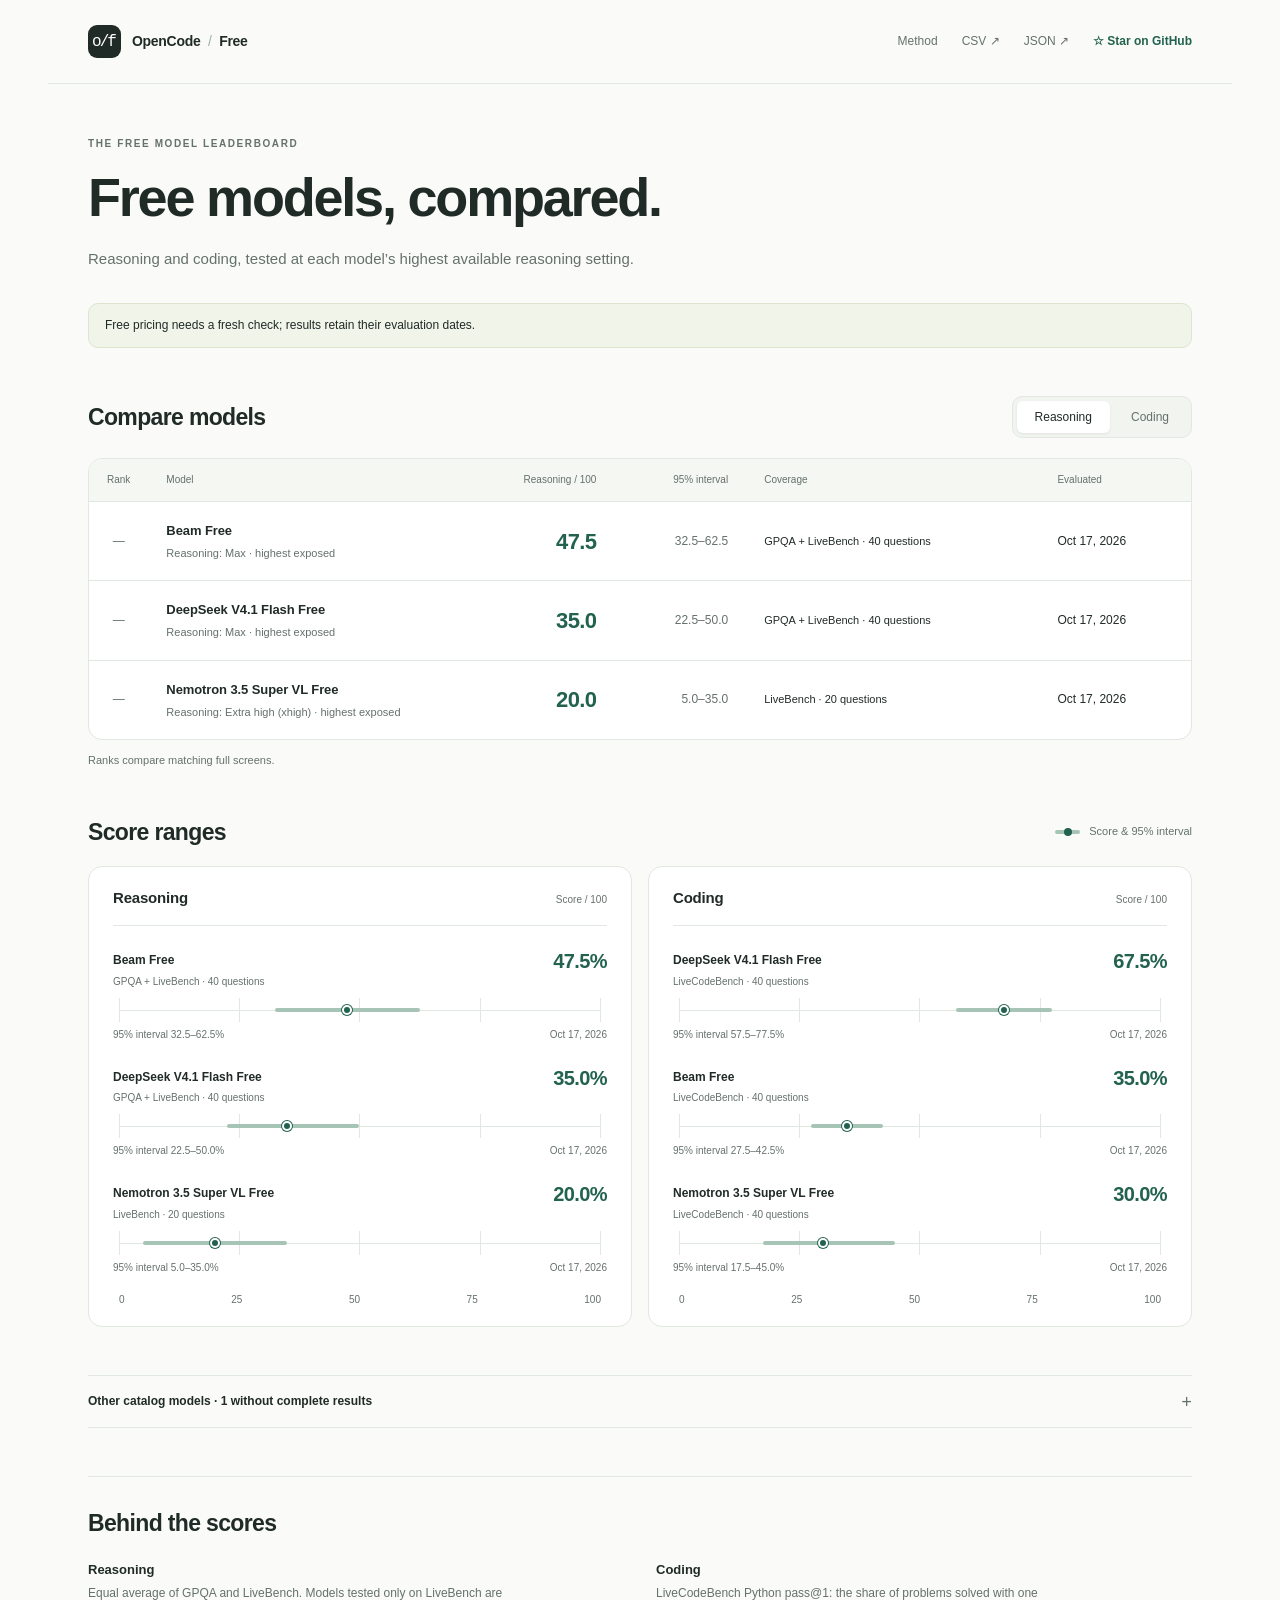
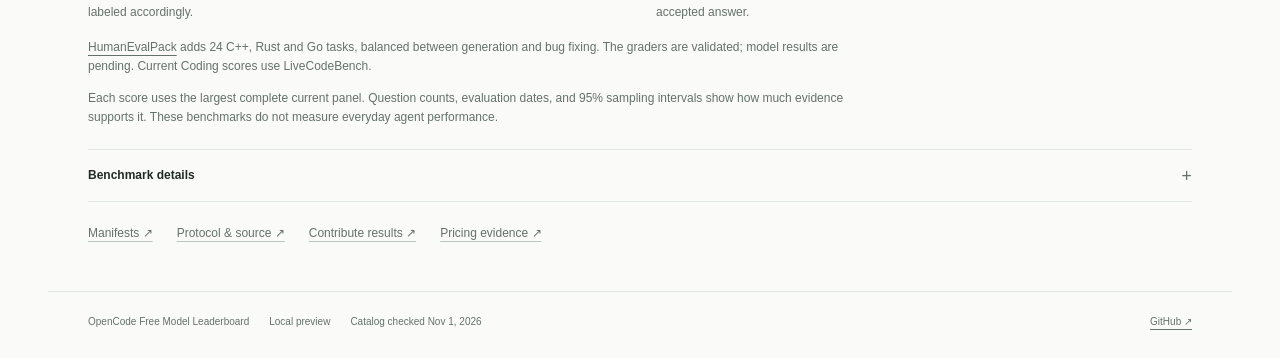
==== site/index.html @ 29499857 "Publish reproducible free-model leaderboard snapshot" ====
<!doctype html>
<html lang="en">
<head>
<meta charset="utf-8"><meta name="viewport" content="width=device-width,initial-scale=1">
<meta http-equiv="Content-Security-Policy" content="default-src 'self'; script-src 'self'; style-src 'self' 'unsafe-inline'; img-src 'self' data:; connect-src 'self'; object-src 'none'; base-uri 'self'; form-action 'none'">
<meta name="referrer" content="strict-origin-when-cross-origin">
<meta name="description" content="Choose a free OpenCode model for reasoning or coding. Compare scores, reasoning settings, and benchmark coverage.">
<link rel="icon" href="data:image/svg+xml,%3Csvg xmlns='http://www.w3.org/2000/svg' viewBox='0 0 32 32'%3E%3Crect width='32' height='32' rx='5' fill='%23153a36'/%3E%3Ctext x='3' y='22' font-family='monospace' font-size='18' fill='%23fffefa'%3Eo/f%3C/text%3E%3C/svg%3E">
<title>OpenCode Free Model Leaderboard</title><link rel="stylesheet" href="style.css?v=52f3fa085a3a1fad937e"><script src="app.js?v=52f3fa085a3a1fad937e" defer></script>
</head>
<body data-snapshot="52f3fa085a3a1fad937e">
<a class="skip-link" href="#main-content">Skip to content</a>
<header><a class="brand" href="./"><span class="mark" aria-hidden="true">o/f</span><span>OpenCode <span class="brand-divider">/</span> Free</span></a><nav aria-label="Page navigation"><a href="#methodology">Method</a><a href="leaderboard.csv">CSV ↗</a><a href="snapshot.json">JSON ↗</a><a class="github-star" href="https://github.com/1duo/opencode-free-leaderboard"><span aria-hidden="true">☆</span> Star on GitHub</a></nav></header>
<main id="main-content" tabindex="-1">
<section class="hero"><div class="eyebrow">THE FREE MODEL LEADERBOARD</div><h1>Free models, compared.</h1><p>Reasoning and coding, tested at each model’s highest available reasoning setting.</p></section>
<div id="notice" class="notice" role="status">Loading results…</div>
<noscript><p>Enable JavaScript to view results, or download the <a href="snapshot.json">JSON</a> and <a href="leaderboard.csv">CSV</a>.</p></noscript>
<section id="picks" class="pick-grid" aria-label="Highest observed scores"></section>
<p id="pick-note" class="fine" hidden>Highest scores on matching full screens. Overlapping intervals can make the lead inconclusive.</p>
<section id="headline" class="section">
<div class="section-heading"><h2>Compare models</h2><div role="group" aria-label="Capability view" id="views"><button class="selected" data-view="reasoning" aria-pressed="true" disabled>Reasoning</button><button data-view="coding" aria-pressed="false" disabled>Coding</button></div></div>
<p id="coding-note" class="fine" hidden></p>
<div class="table-scroll"><table aria-live="polite" aria-busy="true" id="results-table"><caption class="sr-only">Current capability scores and benchmark coverage</caption><thead><tr><th scope="col">Rank</th><th scope="col">Model</th><th scope="col" id="score-heading">Reasoning / 100</th><th scope="col">95% interval</th><th scope="col">Coverage</th><th scope="col">Evaluated</th></tr></thead><tbody id="ranking"></tbody></table></div>
<p class="fine">Ranks compare matching full screens.</p>
</section>
<section id="benchmark-results" class="section">
<div class="section-heading"><h2>Score ranges</h2><p class="plot-key"><span class="key-mark" aria-hidden="true"></span>Score & 95% interval</p></div>
<div id="benchmark-list" class="chart-grid"></div>
</section>
<section id="supporting" class="section supporting" hidden>
<details id="availability"><summary id="availability-summary">Other catalog models</summary><div id="availability-list"></div></details>
</section>
<section id="methodology" class="section method">
<h2>Behind the scores</h2>
<div class="method-grid"><div><h3>Reasoning</h3><p>Equal average of GPQA and LiveBench. Models tested only on LiveBench are labeled accordingly.</p></div><div><h3>Coding</h3><p id="coding-method">LiveCodeBench Python pass@1: the share of problems solved with one accepted answer.</p></div></div>

<p id="coding-expansion"><a href="https://github.com/1duo/opencode-free-leaderboard/blob/main/docs/humanevalpack.md">HumanEvalPack</a> adds 24 C++, Rust and Go tasks, balanced between generation and bug fixing. The graders are validated; model results are pending. Current Coding scores use LiveCodeBench.</p>
<p>Each score uses the largest complete current panel. Question counts, evaluation dates, and 95% sampling intervals show how much evidence supports it. These benchmarks do not measure everyday agent performance.</p>
<details><summary>Benchmark details</summary><p>Full screens use 20 GPQA Diamond, 20 LiveBench spatial / zebra questions (2024-11-25), and 40 LiveCodeBench Python problems (release_v6). HumanEvalPack uses four generation and four repair tasks per language, plus six separate pilot tasks. All 30 tasks use distinct underlying problems; complete upstream tests grade each answer. These are custom subsets, not official benchmark scores. The earlier <a href="https://github.com/1duo/opencode-free-leaderboard/blob/main/docs/systems-c.md">Systems C panel</a> remains available separately. Intervals use 10,000 stratified bootstrap resamples and measure question sampling, not variation between repeated answers.</p><p>All models use their highest selectable reasoning effort, subject to a 4,096-token combined cap. “Provider-managed” means no selectable level. Answers are generated through OpenCode without permitted tools or repair turns. Repair tasks receive buggy code as their initial question; every task still gets one answer. Client versions, earlier evaluations, and execution records are available in the exports and source.</p><p>Community submissions are labeled with their contributor and linked audit file. CI checks complete panel coverage and recomputes scores; private answers and provider behavior have not been independently reproduced.</p></details>
<p class="source-links"><a href="manifest.json">Manifests ↗</a><a href="https://github.com/1duo/opencode-free-leaderboard#protocol-and-statistics">Protocol & source ↗</a><a href="https://github.com/1duo/opencode-free-leaderboard/blob/main/CONTRIBUTING.md">Contribute results ↗</a><a href="https://opencode.ai/v2/docs/console/models/">Pricing evidence ↗</a></p>
</section>
</main><footer><span>OpenCode Free Model Leaderboard</span><span id="snapshot-date"></span><span id="catalog-date"></span><a href="https://github.com/1duo/opencode-free-leaderboard">GitHub ↗</a></footer>
</body></html>
---- site/style.css ----
:root {
  color-scheme: light;
  --bg: #fafbf9;
  --paper: #fff;
  --ink: #202b28;
  --muted: #65716b;
  --line: #e1e7e1;
  --soft: #f1f4ef;
  --accent: #22624f;
  --range: #a7c5b6;
  --radius: 14px;
}
* { box-sizing: border-box; }
[hidden] { display: none !important; }
html { scroll-padding-top: 24px; }
body { margin: 0; background: var(--bg); color: var(--ink); font: 14px/1.6 -apple-system, BlinkMacSystemFont, "Segoe UI", sans-serif; -webkit-font-smoothing: antialiased; }
header, main, footer { width: 100%; max-width: 1184px; margin: auto; padding: 0 40px; }
a { color: inherit; text-underline-offset: 4px; }
a:hover { color: var(--accent); }
p { color: var(--muted); }
h1, h2, h3, p { overflow-wrap: break-word; }
h1, h2, h3 { line-height: 1.25; }
h1 { margin: 13px 0 14px; font-size: clamp(36px, 4.3vw, 54px); font-weight: 600; letter-spacing: -2.2px; }
h2 { margin: 0; font-size: 23px; font-weight: 600; letter-spacing: -.65px; }
h3 { margin: 0; font-size: 14px; font-weight: 600; }
header { height: 84px; display: flex; align-items: center; justify-content: space-between; gap: 20px; border-bottom: 1px solid var(--line); }
.brand { display: flex; align-items: center; gap: 11px; font-size: 14px; font-weight: 600; letter-spacing: -.3px; text-decoration: none; white-space: nowrap; }
.brand-divider { color: #a3aea6; padding: 0 4px; font-weight: 400; }
.mark { display: grid; place-items: center; width: 33px; height: 33px; border-radius: 9px; background: var(--ink); color: var(--paper); font: 16px/1 monospace; letter-spacing: -2px; padding-right: 2px; }
nav { display: flex; gap: 24px; font-size: 12px; }
nav a { padding: 8px 0; color: var(--muted); text-decoration: none; white-space: nowrap; }
nav a:hover { text-decoration: underline; }
nav .github-star { color: var(--accent); font-weight: 600; }
.hero { padding: 52px 0 32px; }
.hero p { max-width: 580px; margin: 0; font-size: 15px; line-height: 1.7; }
.eyebrow { color: var(--muted); font-size: 10px; font-weight: 650; letter-spacing: 1.6px; line-height: 1.5; }
.notice { margin: 0 0 20px; padding: 12px 16px; border: 1px solid #dce4d0; border-radius: 10px; background: #f0f4e9; font-size: 12px; }
.fine { font-size: 12px; color: var(--muted); }
.sub { display: block; margin-top: 3px; font-size: 11px; line-height: 1.5; font-weight: 400; color: var(--muted); }
.pick-grid { display: grid; grid-template-columns: repeat(2, minmax(0, 1fr)); gap: 16px; }
.pick-grid:empty { display: none; }
.pick-card { padding: 23px 24px 21px; border: 1px solid var(--line); border-radius: var(--radius); background: var(--paper); }
.pick-card .eyebrow { margin: 0 0 18px; color: var(--accent); font-size: 10px; letter-spacing: 1.15px; }
.pick-main { display: flex; align-items: flex-start; justify-content: space-between; gap: 18px; }
.pick-models { min-width: 0; }
.pick-model + .pick-model { margin-top: 16px; }
.pick-card h3 { font-size: 20px; font-weight: 600; letter-spacing: -.5px; }
.pick-card h3 a { text-decoration: none; }
.pick-card h3 a:hover { text-decoration: underline; }
.model-id { display: block; margin-top: 5px; font: 10px/1.6 ui-monospace, SFMono-Regular, Consolas, monospace; color: var(--muted); overflow-wrap: anywhere; }
.pick-card .fine { margin: 12px 0 0; font-size: 11px; }
.pick-result { flex-shrink: 0; text-align: right; line-height: 1; }
.pick-score { display: block; color: var(--accent); font-size: 38px; font-weight: 550; letter-spacing: -1.8px; font-variant-numeric: tabular-nums; }
.score-unit { display: block; margin-top: 8px; color: var(--muted); font-size: 11px; }
#pick-note { margin: 12px 0 0; font-size: 11px; }
.section { margin-top: 48px; }
.section-heading { display: flex; align-items: center; justify-content: space-between; gap: 16px; margin-bottom: 20px; }
#views { display: inline-flex; gap: 3px; padding: 4px; border: 1px solid var(--line); border-radius: 10px; background: var(--soft); }
button { cursor: pointer; padding: 7px 18px; border: 0; border-radius: 6px; background: transparent; color: var(--muted); font-family: inherit; font-size: 12px; font-weight: 500; line-height: 1.5; }
button.selected { background: var(--paper); color: var(--ink); box-shadow: 0 1px 3px #202b2814; }
button:not(.selected):hover { color: var(--ink); background: #e7ede6; }
button:disabled { cursor: default; opacity: .55; }
.table-scroll { overflow-x: auto; border: 1px solid var(--line); border-radius: var(--radius); background: var(--paper); }
table { width: 100%; min-width: 920px; border-collapse: collapse; text-align: left; font-size: 12px; font-variant-numeric: tabular-nums; }
th { padding: 13px 18px; background: #f5f7f3; color: var(--muted); font-size: 10px; font-weight: 500; white-space: nowrap; }
td { padding: 19px 18px; border-top: 1px solid var(--line); vertical-align: middle; }
td strong { font-size: 13px; font-weight: 600; letter-spacing: -.1px; }
th:first-child, td:first-child { width: 58px; text-align: center; color: var(--muted); }
th:nth-child(2) { width: 28%; }
th:nth-child(3), th:nth-child(4), td:nth-child(3), td:nth-child(4) { text-align: right; }
th:last-child, td:last-child { white-space: nowrap; }
td:nth-child(4) { color: var(--muted); white-space: nowrap; }
td:nth-child(5) { font-size: 11px; }
.score { color: var(--accent); font-size: 22px; font-weight: 550; letter-spacing: -.6px; }
.empty { padding: 30px; text-align: center !important; color: var(--muted); }
#headline > .fine { margin: 12px 0 0; font-size: 11px; }
#headline > #coding-note { margin: -8px 0 16px; }
.plot-key { display: flex; align-items: center; gap: 9px; margin: 0; font-size: 11px; white-space: nowrap; }
.key-mark { position: relative; display: inline-block; width: 25px; height: 4px; border-radius: 3px; background: var(--range); }
.key-mark::after { content: ""; position: absolute; left: 9px; top: -2px; width: 8px; height: 8px; border-radius: 50%; background: var(--accent); }
.chart-grid { display: grid; grid-template-columns: repeat(2, minmax(0, 1fr)); gap: 16px; }
.chart-card { padding: 22px 24px 18px; border: 1px solid var(--line); border-radius: var(--radius); background: var(--paper); }
.chart-heading { display: flex; align-items: baseline; justify-content: space-between; gap: 12px; padding-bottom: 17px; border-bottom: 1px solid var(--line); }
.chart-heading h3 { font-size: 15px; letter-spacing: -.2px; }
.chart-heading .fine { font-size: 10px; }
.chart-row { padding-top: 22px; }
.chart-row-title { display: flex; align-items: flex-start; justify-content: space-between; gap: 12px; }
.chart-row-title strong { font-size: 12px; font-weight: 600; }
.chart-row-title .chart-score { padding-top: 1px; color: var(--accent); font-size: 20px; font-weight: 550; letter-spacing: -.6px; font-variant-numeric: tabular-nums; line-height: 1.2; }
.chart-row .sub { font-size: 10px; }
.interval-plot { position: relative; height: 24px; margin: 9px 6px 0; border-right: 1px solid var(--line); background: repeating-linear-gradient(to right, var(--line) 0, var(--line) 1px, transparent 1px, transparent 25%); }
.interval-plot::before { content: ""; position: absolute; left: 0; right: 0; top: 50%; height: 1px; background: var(--line); }
.interval-range { position: absolute; top: calc(50% - 2px); height: 4px; border-radius: 5px; background: var(--range); }
.interval-point { position: absolute; top: calc(50% - 5px); width: 10px; height: 10px; transform: translateX(-50%); background: var(--accent); border: 2px solid var(--paper); border-radius: 50%; box-shadow: 0 0 0 1px var(--accent); }
.chart-meta { display: flex; flex-wrap: wrap; justify-content: space-between; gap: 4px 12px; margin: 5px 0 0; font-size: 10px; font-variant-numeric: tabular-nums; }
.chart-meta time { white-space: nowrap; }
.chart-axis { display: flex; justify-content: space-between; margin: 16px 6px 0; color: var(--muted); font-size: 10px; font-variant-numeric: tabular-nums; }
details { font-size: 12px; }
summary { position: relative; cursor: pointer; padding: 16px 0; list-style: none; font-weight: 600; }
summary::-webkit-details-marker { display: none; }
summary::after { content: "+"; float: right; margin-left: 16px; color: var(--muted); font: 18px/1.3 monospace; }
details[open] > summary::after { content: "−"; }
details > p:first-of-type { margin-top: 0; }
.supporting { border-top: 1px solid var(--line); border-bottom: 1px solid var(--line); }
.availability-item { margin: 0; padding: 12px 0; border-top: 1px solid var(--line); }
.availability-item strong { color: var(--ink); }
.method { padding-top: 32px; border-top: 1px solid var(--line); }
.method-grid { display: grid; grid-template-columns: repeat(2, minmax(0, 1fr)); gap: 32px; margin: 24px 0 16px; }
.method-grid h3 { margin-bottom: 6px; font-size: 13px; }
.method-grid p { max-width: 420px; margin: 0; font-size: 12px; }
.method > p { max-width: 780px; font-size: 12px; }
.method details { margin-top: 22px; border-top: 1px solid var(--line); border-bottom: 1px solid var(--line); }
.method details p { max-width: 840px; }
.source-links { display: flex; flex-wrap: wrap; gap: 12px 24px; margin-top: 22px; }
.source-links a { text-decoration-color: #bcc8be; }
footer { display: flex; flex-wrap: wrap; gap: 10px 20px; margin-top: 48px; padding-top: 22px; padding-bottom: 28px; border-top: 1px solid var(--line); color: var(--muted); font-size: 10px; }
footer a { margin-left: auto; }
a:focus-visible, button:focus-visible, summary:focus-visible { outline: 3px solid var(--accent); outline-offset: 4px; }
.sr-only, .skip-link { position: absolute; width: 1px; height: 1px; padding: 0; margin: -1px; overflow: hidden; clip-path: inset(50%); white-space: nowrap; }
.skip-link:focus { width: auto; height: auto; clip-path: none; top: 8px; left: 8px; margin: 0; padding: 8px 12px; background: var(--paper); z-index: 1; }
@media (max-width: 1000px) {
  header, main, footer { padding-left: 28px; padding-right: 28px; }
  .pick-card, .chart-card { padding-left: 20px; padding-right: 20px; }
  .pick-card h3 { font-size: 18px; }
  .pick-score { font-size: 32px; }
  .pick-main { gap: 12px; }
}
@media (max-width: 760px) {
  header, main, footer { padding-left: 20px; padding-right: 20px; }
  header { height: auto; min-height: 72px; flex-wrap: wrap; gap: 6px 12px; padding-top: 12px; padding-bottom: 12px; }
  .brand { gap: 8px; font-size: 12px; }
  .brand-divider { padding: 0 2px; }
  .mark { width: 28px; height: 28px; font-size: 14px; border-radius: 7px; }
  nav { gap: 14px; margin-left: auto; font-size: 11px; }
  .hero { padding: 36px 0 26px; }
  h1 { margin-top: 12px; font-size: 38px; letter-spacing: -1.5px; }
  .hero p { font-size: 14px; }
  h2 { font-size: 21px; }
  .pick-grid, .chart-grid { grid-template-columns: 1fr; gap: 12px; }
  .pick-card { padding: 20px; }
  .pick-card .eyebrow { margin-bottom: 14px; }
  .pick-card h3 { font-size: 19px; }
  .pick-score { font-size: 34px; }
  .section { margin-top: 36px; }
  .section-heading { margin-bottom: 16px; }
  #headline .section-heading { flex-wrap: wrap; gap: 16px; }
  #views { padding: 3px; border-radius: 9px; }
  button { padding: 6px 13px; font-size: 11px; }
  .table-scroll { overflow-x: visible; }
  table { display: block; min-width: 0; }
  thead { position: absolute; width: 1px; height: 1px; padding: 0; overflow: hidden; clip-path: inset(50%); }
  #ranking { display: block; }
  #ranking tr { display: grid; grid-template-columns: 18px minmax(0, 1fr) auto; gap: 5px 12px; padding: 18px 16px; border-top: 1px solid var(--line); }
  #ranking tr:first-child { border-top: 0; }
  #ranking td { min-width: 0; width: auto; padding: 0; border: 0; }
  #ranking td:first-child { grid-column: 1; grid-row: 1; padding-top: 2px; font-size: 11px; }
  #ranking td:nth-child(2) { grid-column: 2; grid-row: 1 / 3; }
  #ranking td:nth-child(3) { grid-column: 3; grid-row: 1; text-align: right; line-height: 1.1; }
  #ranking td:nth-child(4) { grid-column: 3; grid-row: 2; text-align: right; font-size: 10px; }
  #ranking td:nth-child(4)::before { content: "95%: "; }
  #ranking td:nth-child(5) { grid-column: 2 / -1; grid-row: 3; padding-top: 5px; font-size: 10px; }
  #ranking td:nth-child(6) { grid-column: 2 / -1; grid-row: 4; font-size: 10px; color: var(--muted); }
  #ranking td:nth-child(6)::before { content: "Evaluated "; }
  #ranking .empty { display: block; grid-column: 1 / -1; }
  .plot-key { gap: 7px; font-size: 10px; }
  .key-mark { width: 20px; }
  .key-mark::after { left: 6px; }
  .chart-card { padding: 20px; }
  .method { padding-top: 26px; }
  .method-grid { grid-template-columns: 1fr; gap: 18px; margin-top: 22px; }
  .source-links { gap: 12px 20px; }
  footer { margin-top: 32px; }
  footer > span:first-child { flex-basis: 100%; }
  footer a { margin-left: 0; }
}
@media (max-width: 370px) {
  header, main, footer { padding-left: 16px; padding-right: 16px; }
  nav { gap: 10px; }
  .brand { gap: 6px; font-size: 11px; }
  h1 { font-size: 34px; }
  .pick-card h3 { font-size: 18px; }
  .pick-card, .chart-card { padding-left: 16px; padding-right: 16px; }
  .pick-score { font-size: 30px; }
  .pick-main { gap: 10px; }
  .section-heading { flex-wrap: wrap; gap: 10px; }
  #ranking tr { column-gap: 8px; padding-left: 12px; padding-right: 12px; }
}
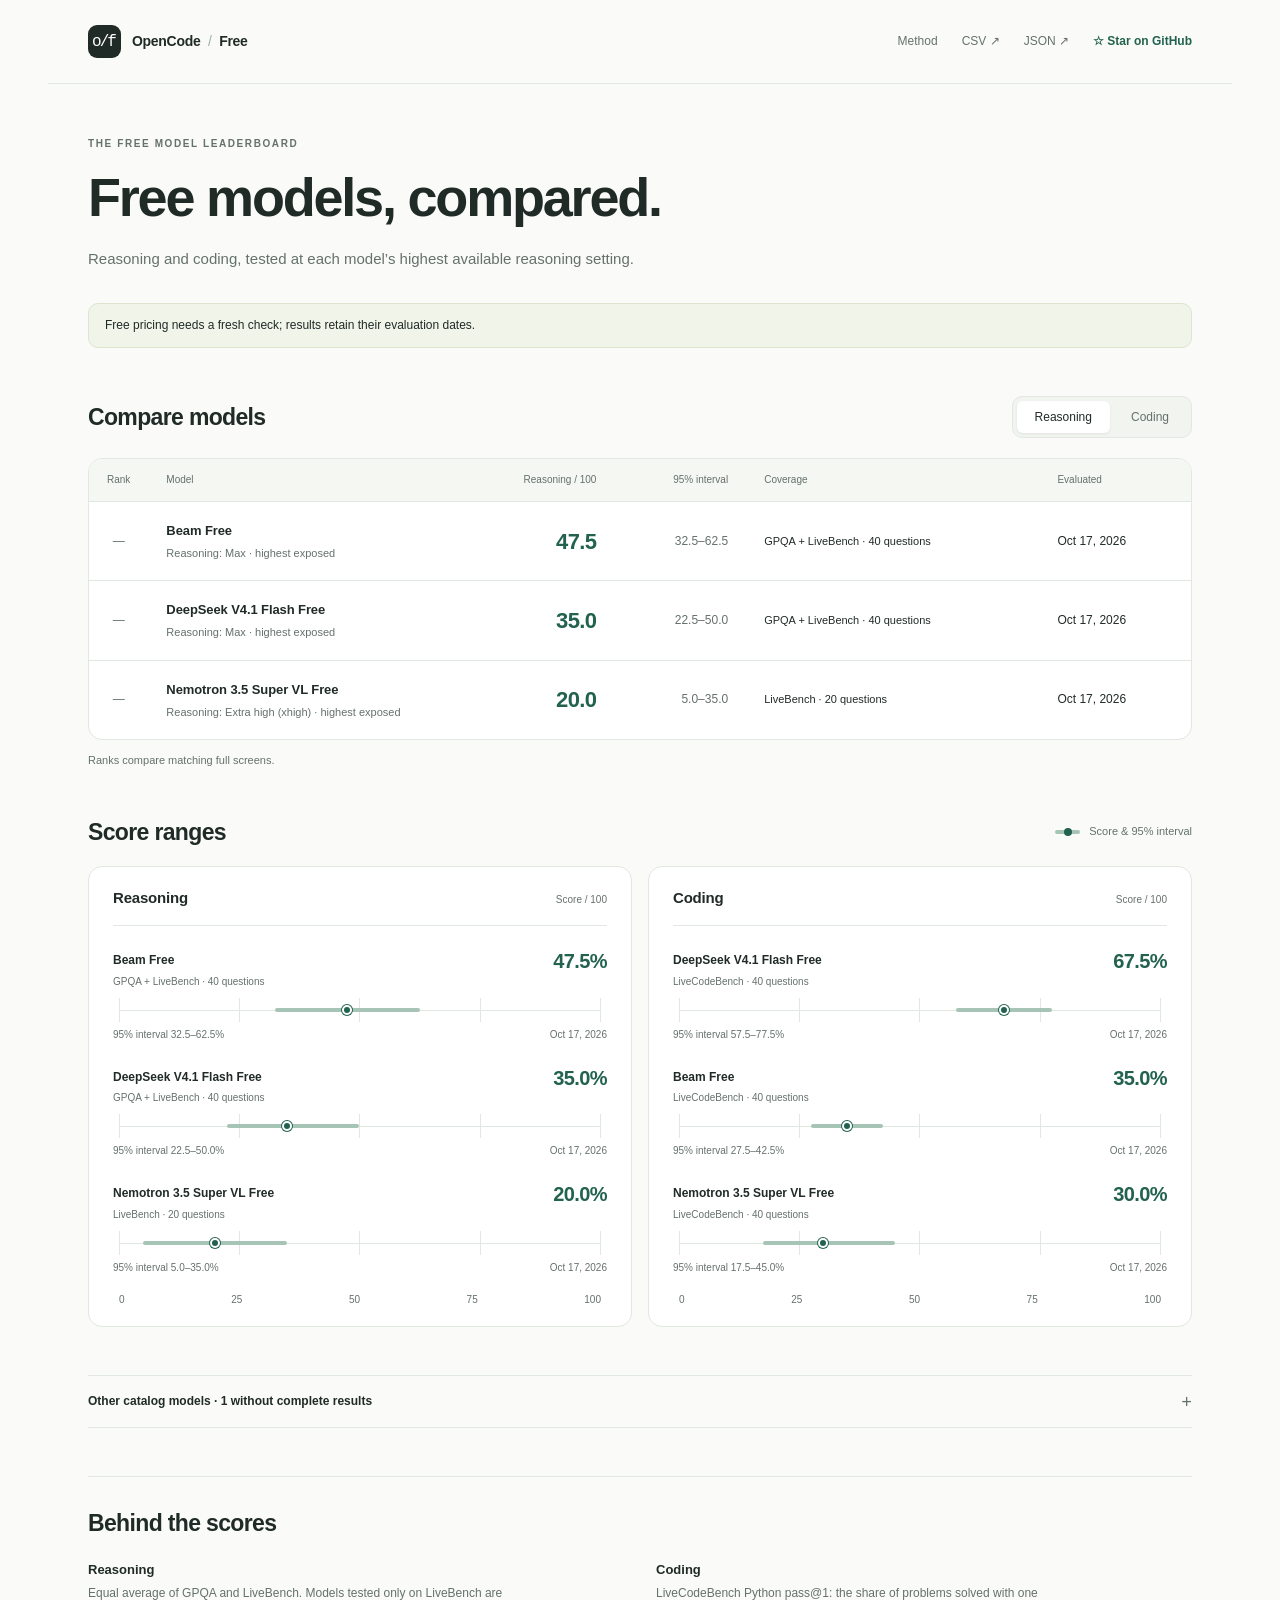
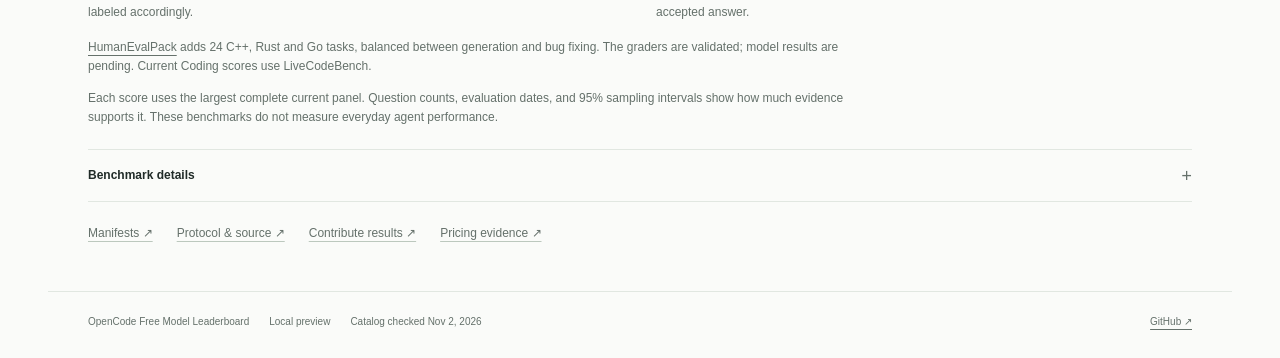
==== commit a9fa9298: "Publish reproducible free-model leaderboard snapshot" ====
--- a/site/index.html
+++ b/site/index.html
@@ -6,9 +6,9 @@
 <meta name="referrer" content="strict-origin-when-cross-origin">
 <meta name="description" content="Choose a free OpenCode model for reasoning or coding. Compare scores, reasoning settings, and benchmark coverage.">
 <link rel="icon" href="data:image/svg+xml,%3Csvg xmlns='http://www.w3.org/2000/svg' viewBox='0 0 32 32'%3E%3Crect width='32' height='32' rx='5' fill='%23153a36'/%3E%3Ctext x='3' y='22' font-family='monospace' font-size='18' fill='%23fffefa'%3Eo/f%3C/text%3E%3C/svg%3E">
-<title>OpenCode Free Model Leaderboard</title><link rel="stylesheet" href="style.css?v=52f3fa085a3a1fad937e"><script src="app.js?v=52f3fa085a3a1fad937e" defer></script>
+<title>OpenCode Free Model Leaderboard</title><link rel="stylesheet" href="style.css?v=72c51b9047c194303099"><script src="app.js?v=72c51b9047c194303099" defer></script>
 </head>
-<body data-snapshot="52f3fa085a3a1fad937e">
+<body data-snapshot="72c51b9047c194303099">
 <a class="skip-link" href="#main-content">Skip to content</a>
 <header><a class="brand" href="./"><span class="mark" aria-hidden="true">o/f</span><span>OpenCode <span class="brand-divider">/</span> Free</span></a><nav aria-label="Page navigation"><a href="#methodology">Method</a><a href="leaderboard.csv">CSV ↗</a><a href="snapshot.json">JSON ↗</a><a class="github-star" href="https://github.com/1duo/opencode-free-leaderboard"><span aria-hidden="true">☆</span> Star on GitHub</a></nav></header>
 <main id="main-content" tabindex="-1">
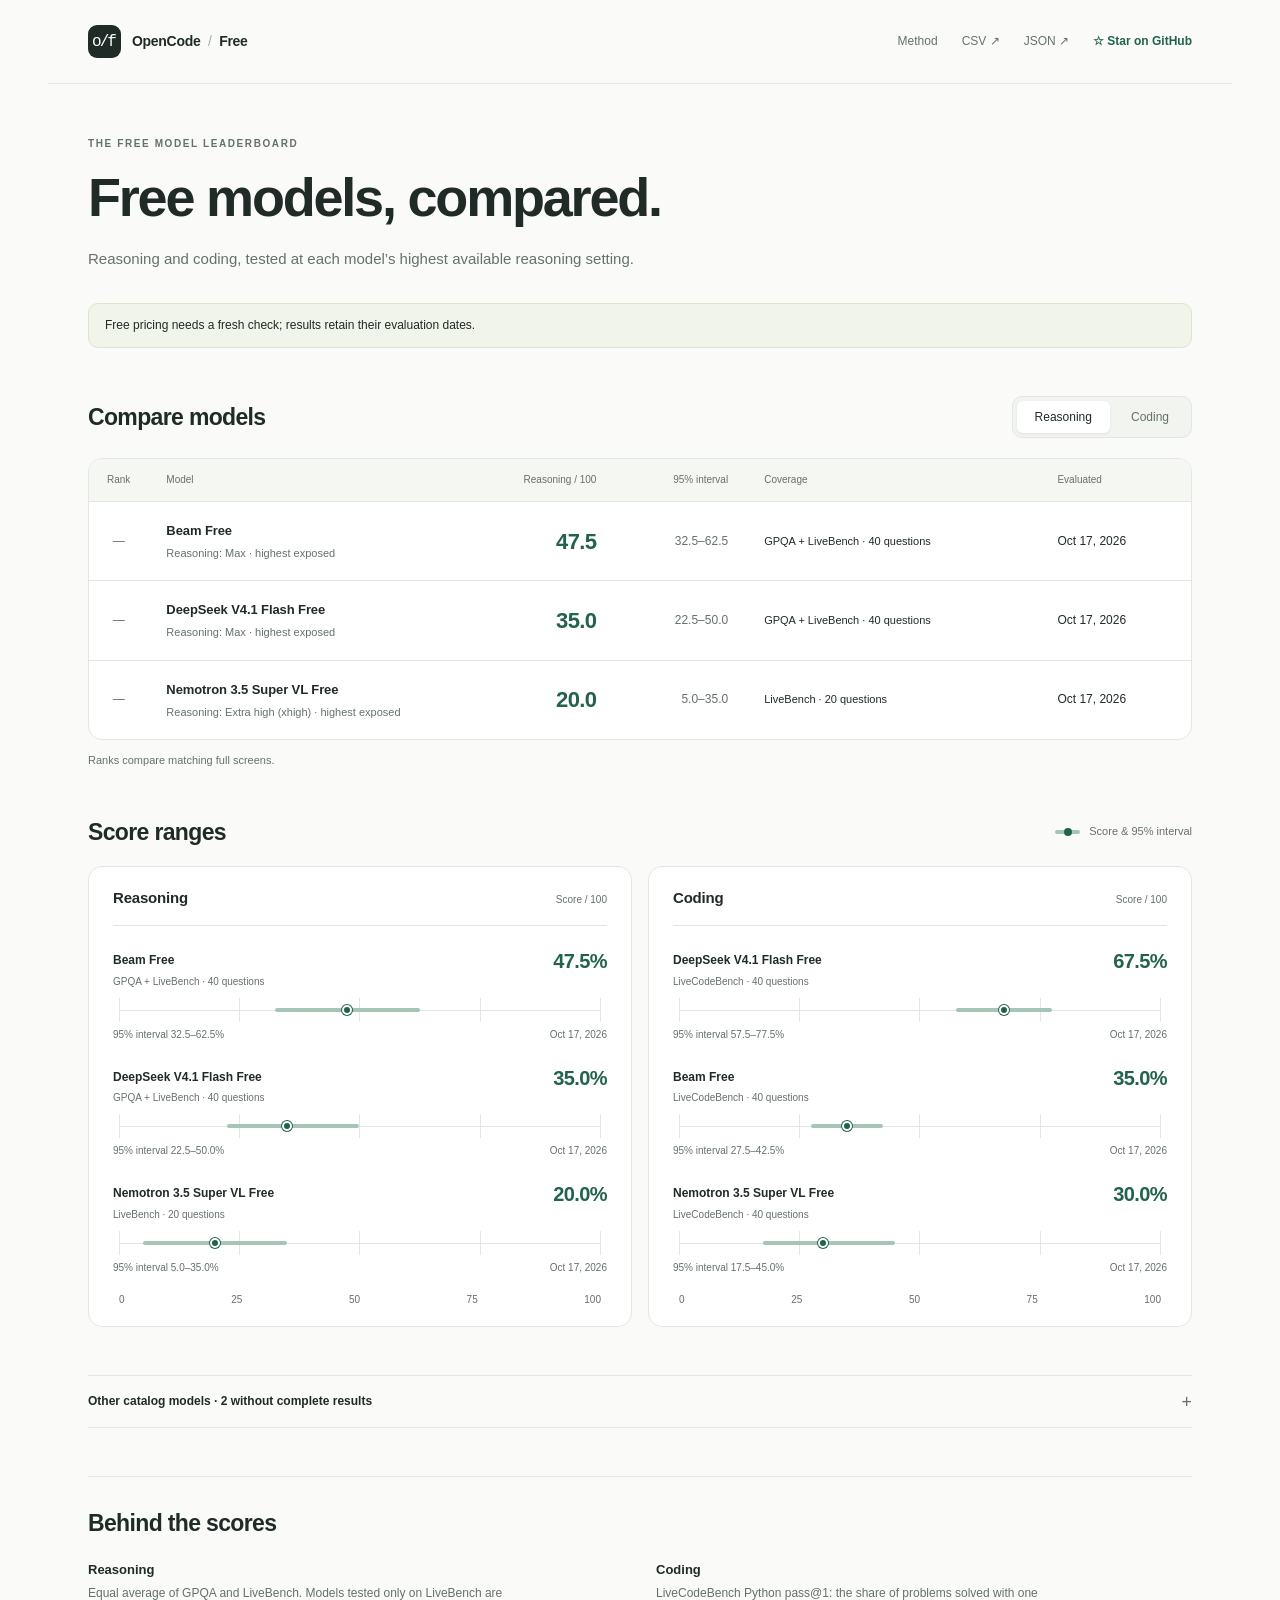
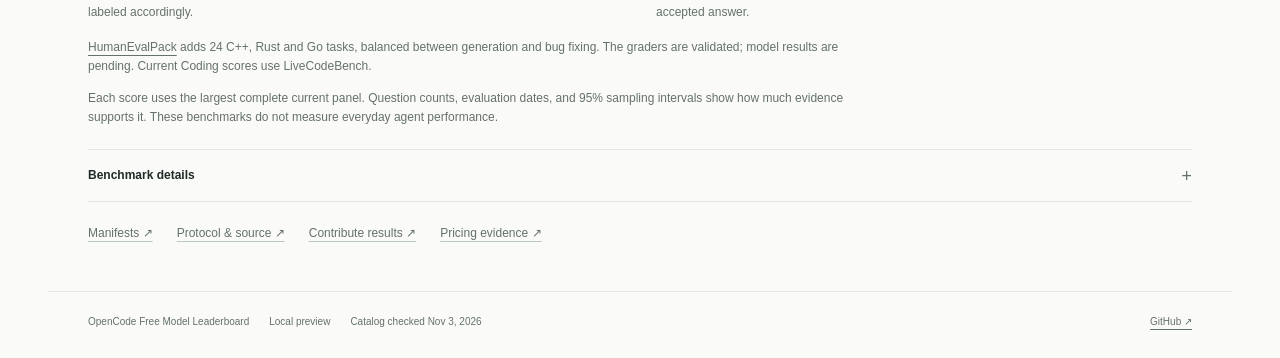
==== commit 67a7236d: "Publish reproducible free-model leaderboard snapshot" ====
--- a/site/index.html
+++ b/site/index.html
@@ -6,9 +6,9 @@
 <meta name="referrer" content="strict-origin-when-cross-origin">
 <meta name="description" content="Choose a free OpenCode model for reasoning or coding. Compare scores, reasoning settings, and benchmark coverage.">
 <link rel="icon" href="data:image/svg+xml,%3Csvg xmlns='http://www.w3.org/2000/svg' viewBox='0 0 32 32'%3E%3Crect width='32' height='32' rx='5' fill='%23153a36'/%3E%3Ctext x='3' y='22' font-family='monospace' font-size='18' fill='%23fffefa'%3Eo/f%3C/text%3E%3C/svg%3E">
-<title>OpenCode Free Model Leaderboard</title><link rel="stylesheet" href="style.css?v=72c51b9047c194303099"><script src="app.js?v=72c51b9047c194303099" defer></script>
+<title>OpenCode Free Model Leaderboard</title><link rel="stylesheet" href="style.css?v=8085c56e9e58d2e8b414"><script src="app.js?v=8085c56e9e58d2e8b414" defer></script>
 </head>
-<body data-snapshot="72c51b9047c194303099">
+<body data-snapshot="8085c56e9e58d2e8b414">
 <a class="skip-link" href="#main-content">Skip to content</a>
 <header><a class="brand" href="./"><span class="mark" aria-hidden="true">o/f</span><span>OpenCode <span class="brand-divider">/</span> Free</span></a><nav aria-label="Page navigation"><a href="#methodology">Method</a><a href="leaderboard.csv">CSV ↗</a><a href="snapshot.json">JSON ↗</a><a class="github-star" href="https://github.com/1duo/opencode-free-leaderboard"><span aria-hidden="true">☆</span> Star on GitHub</a></nav></header>
 <main id="main-content" tabindex="-1">
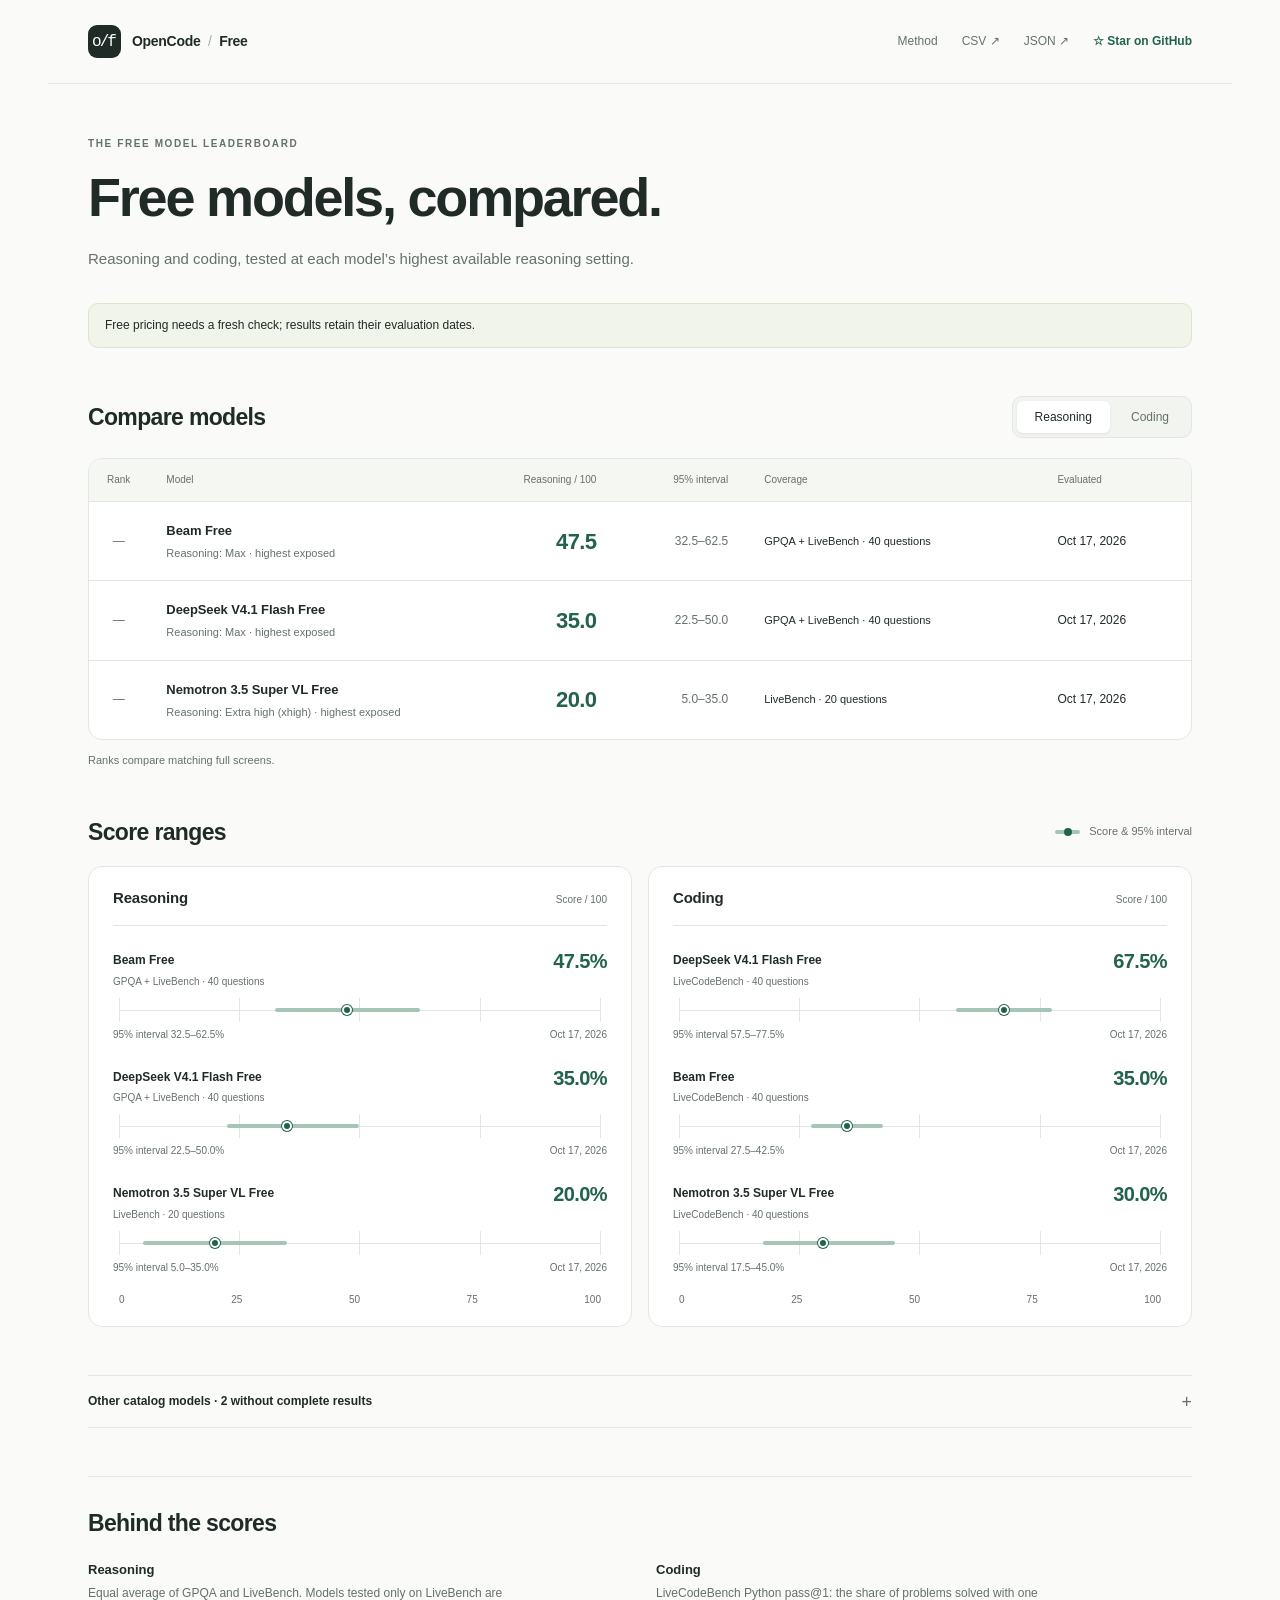
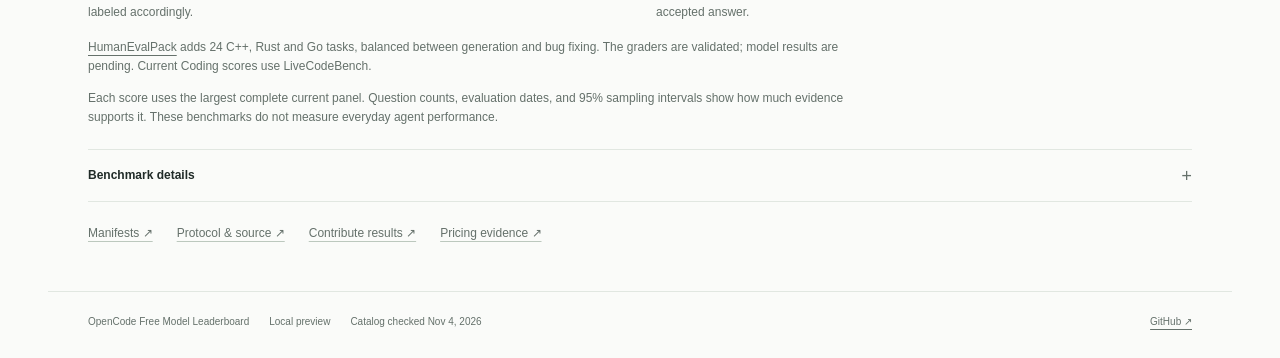
==== commit 06276ed4: "Publish reproducible free-model leaderboard snapshot" ====
--- a/site/index.html
+++ b/site/index.html
@@ -6,9 +6,9 @@
 <meta name="referrer" content="strict-origin-when-cross-origin">
 <meta name="description" content="Choose a free OpenCode model for reasoning or coding. Compare scores, reasoning settings, and benchmark coverage.">
 <link rel="icon" href="data:image/svg+xml,%3Csvg xmlns='http://www.w3.org/2000/svg' viewBox='0 0 32 32'%3E%3Crect width='32' height='32' rx='5' fill='%23153a36'/%3E%3Ctext x='3' y='22' font-family='monospace' font-size='18' fill='%23fffefa'%3Eo/f%3C/text%3E%3C/svg%3E">
-<title>OpenCode Free Model Leaderboard</title><link rel="stylesheet" href="style.css?v=8085c56e9e58d2e8b414"><script src="app.js?v=8085c56e9e58d2e8b414" defer></script>
+<title>OpenCode Free Model Leaderboard</title><link rel="stylesheet" href="style.css?v=3941e8aa17b21446f55f"><script src="app.js?v=3941e8aa17b21446f55f" defer></script>
 </head>
-<body data-snapshot="8085c56e9e58d2e8b414">
+<body data-snapshot="3941e8aa17b21446f55f">
 <a class="skip-link" href="#main-content">Skip to content</a>
 <header><a class="brand" href="./"><span class="mark" aria-hidden="true">o/f</span><span>OpenCode <span class="brand-divider">/</span> Free</span></a><nav aria-label="Page navigation"><a href="#methodology">Method</a><a href="leaderboard.csv">CSV ↗</a><a href="snapshot.json">JSON ↗</a><a class="github-star" href="https://github.com/1duo/opencode-free-leaderboard"><span aria-hidden="true">☆</span> Star on GitHub</a></nav></header>
 <main id="main-content" tabindex="-1">
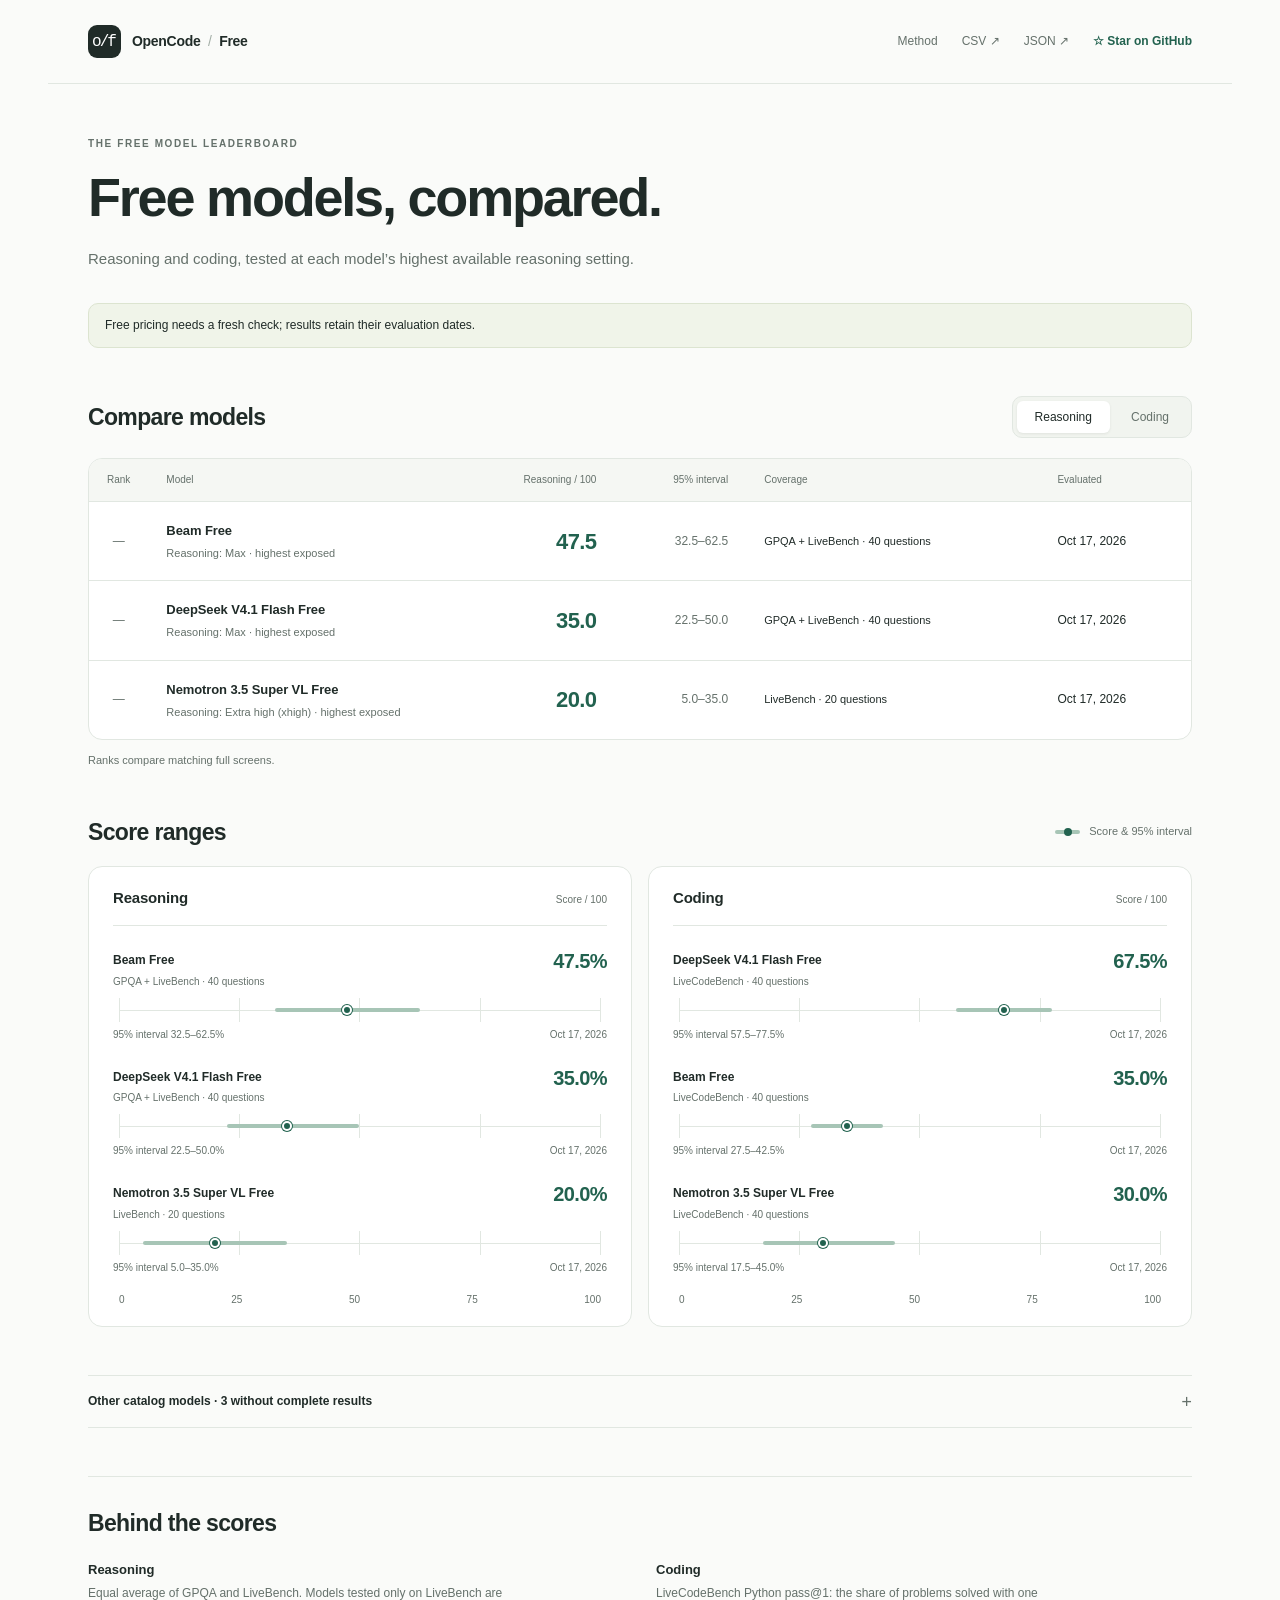
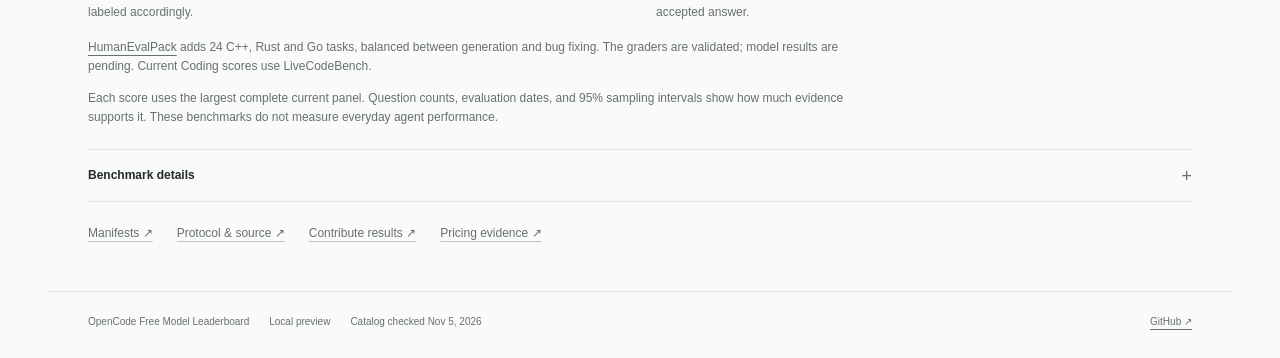
==== commit 7d5bf8cf: "Publish reproducible free-model leaderboard snapshot" ====
--- a/site/index.html
+++ b/site/index.html
@@ -6,9 +6,9 @@
 <meta name="referrer" content="strict-origin-when-cross-origin">
 <meta name="description" content="Choose a free OpenCode model for reasoning or coding. Compare scores, reasoning settings, and benchmark coverage.">
 <link rel="icon" href="data:image/svg+xml,%3Csvg xmlns='http://www.w3.org/2000/svg' viewBox='0 0 32 32'%3E%3Crect width='32' height='32' rx='5' fill='%23153a36'/%3E%3Ctext x='3' y='22' font-family='monospace' font-size='18' fill='%23fffefa'%3Eo/f%3C/text%3E%3C/svg%3E">
-<title>OpenCode Free Model Leaderboard</title><link rel="stylesheet" href="style.css?v=3941e8aa17b21446f55f"><script src="app.js?v=3941e8aa17b21446f55f" defer></script>
+<title>OpenCode Free Model Leaderboard</title><link rel="stylesheet" href="style.css?v=7ff56dec54698cfa0b7d"><script src="app.js?v=7ff56dec54698cfa0b7d" defer></script>
 </head>
-<body data-snapshot="3941e8aa17b21446f55f">
+<body data-snapshot="7ff56dec54698cfa0b7d">
 <a class="skip-link" href="#main-content">Skip to content</a>
 <header><a class="brand" href="./"><span class="mark" aria-hidden="true">o/f</span><span>OpenCode <span class="brand-divider">/</span> Free</span></a><nav aria-label="Page navigation"><a href="#methodology">Method</a><a href="leaderboard.csv">CSV ↗</a><a href="snapshot.json">JSON ↗</a><a class="github-star" href="https://github.com/1duo/opencode-free-leaderboard"><span aria-hidden="true">☆</span> Star on GitHub</a></nav></header>
 <main id="main-content" tabindex="-1">
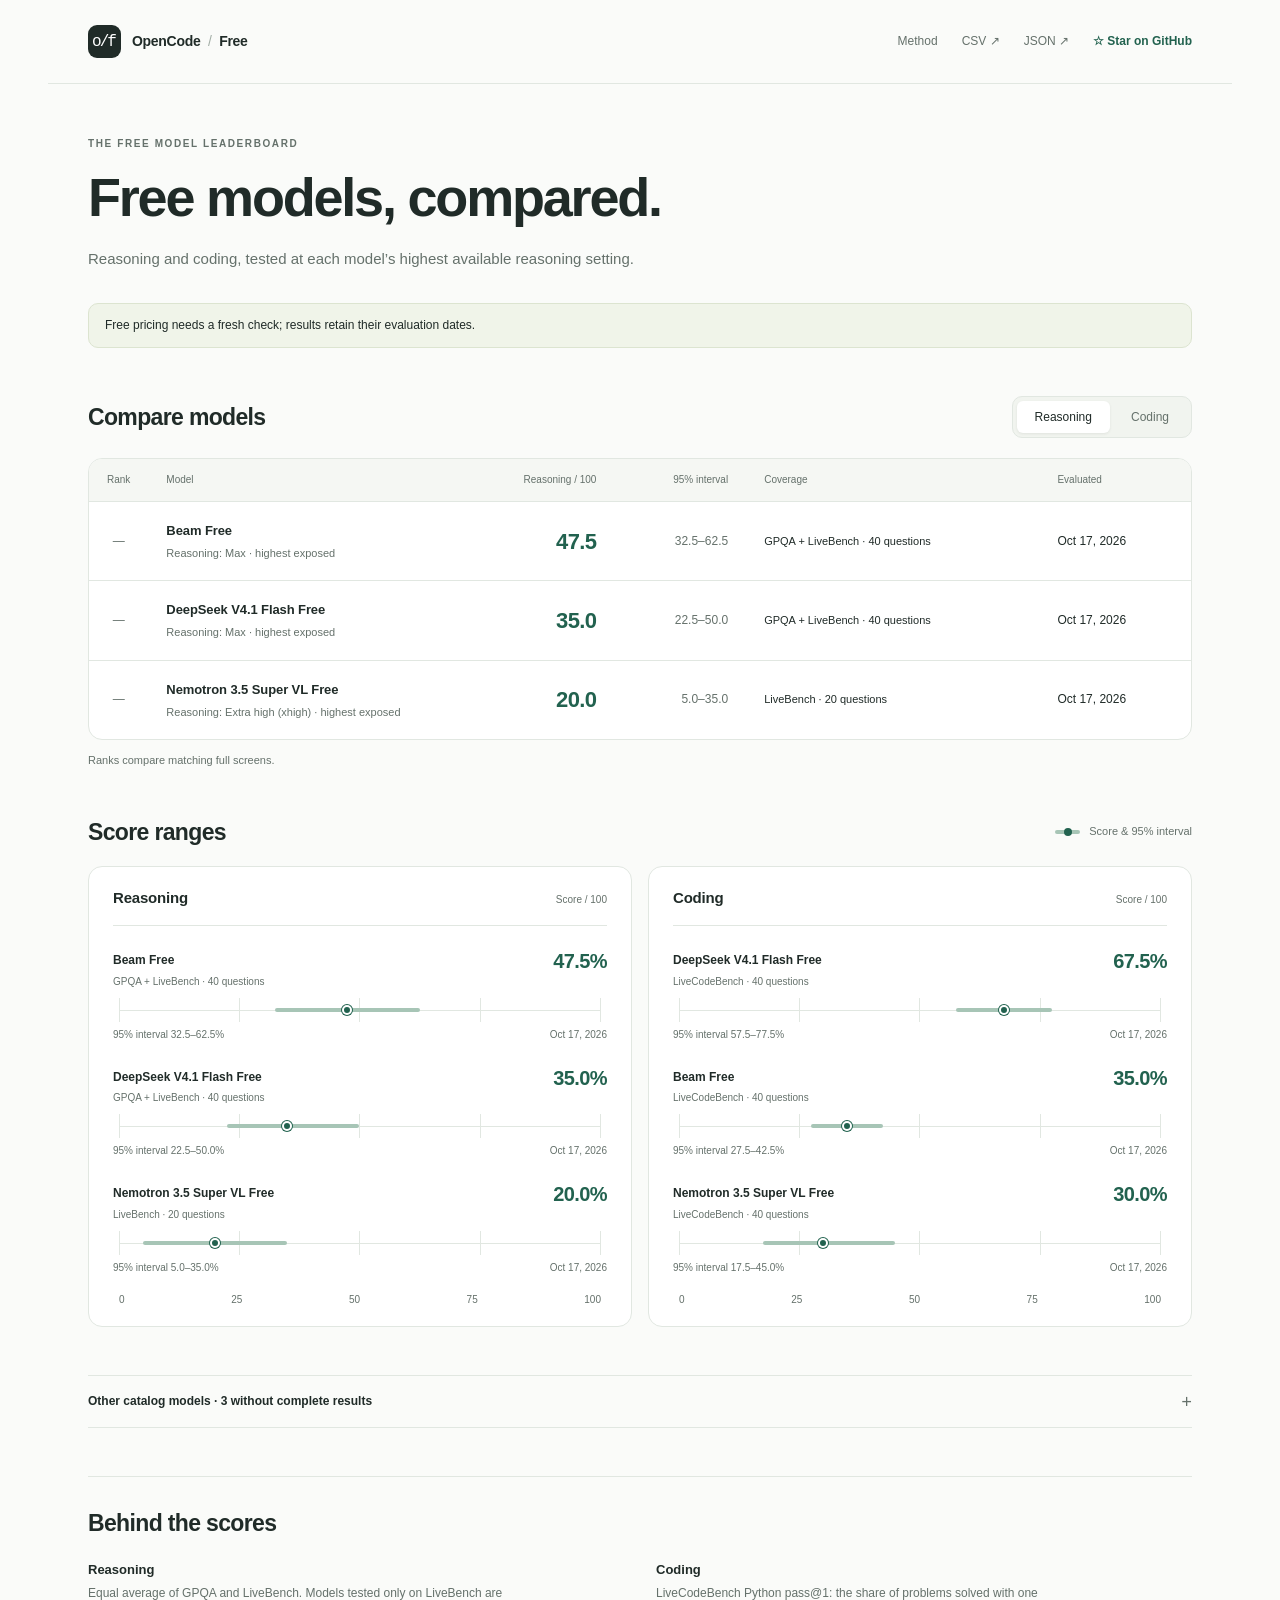
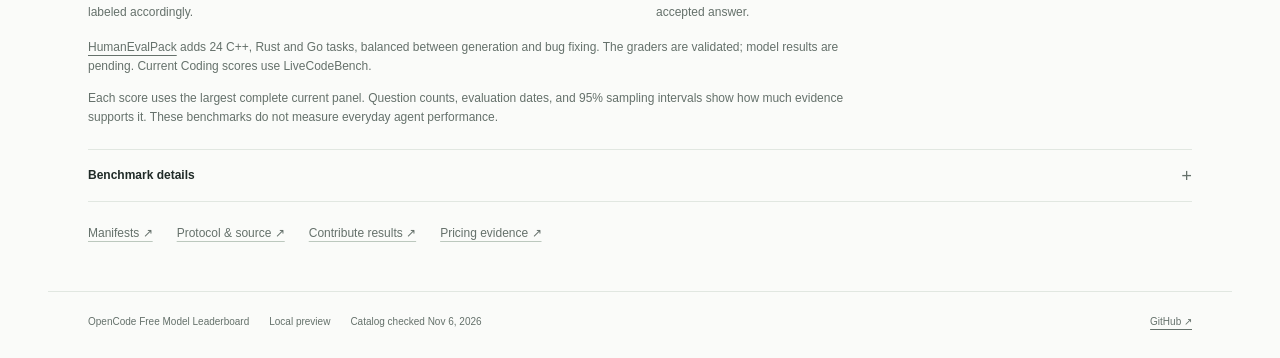
==== commit 74c04853: "Publish reproducible free-model leaderboard snapshot" ====
--- a/site/index.html
+++ b/site/index.html
@@ -6,9 +6,9 @@
 <meta name="referrer" content="strict-origin-when-cross-origin">
 <meta name="description" content="Choose a free OpenCode model for reasoning or coding. Compare scores, reasoning settings, and benchmark coverage.">
 <link rel="icon" href="data:image/svg+xml,%3Csvg xmlns='http://www.w3.org/2000/svg' viewBox='0 0 32 32'%3E%3Crect width='32' height='32' rx='5' fill='%23153a36'/%3E%3Ctext x='3' y='22' font-family='monospace' font-size='18' fill='%23fffefa'%3Eo/f%3C/text%3E%3C/svg%3E">
-<title>OpenCode Free Model Leaderboard</title><link rel="stylesheet" href="style.css?v=7ff56dec54698cfa0b7d"><script src="app.js?v=7ff56dec54698cfa0b7d" defer></script>
+<title>OpenCode Free Model Leaderboard</title><link rel="stylesheet" href="style.css?v=eea8dba43d6355083a40"><script src="app.js?v=eea8dba43d6355083a40" defer></script>
 </head>
-<body data-snapshot="7ff56dec54698cfa0b7d">
+<body data-snapshot="eea8dba43d6355083a40">
 <a class="skip-link" href="#main-content">Skip to content</a>
 <header><a class="brand" href="./"><span class="mark" aria-hidden="true">o/f</span><span>OpenCode <span class="brand-divider">/</span> Free</span></a><nav aria-label="Page navigation"><a href="#methodology">Method</a><a href="leaderboard.csv">CSV ↗</a><a href="snapshot.json">JSON ↗</a><a class="github-star" href="https://github.com/1duo/opencode-free-leaderboard"><span aria-hidden="true">☆</span> Star on GitHub</a></nav></header>
 <main id="main-content" tabindex="-1">
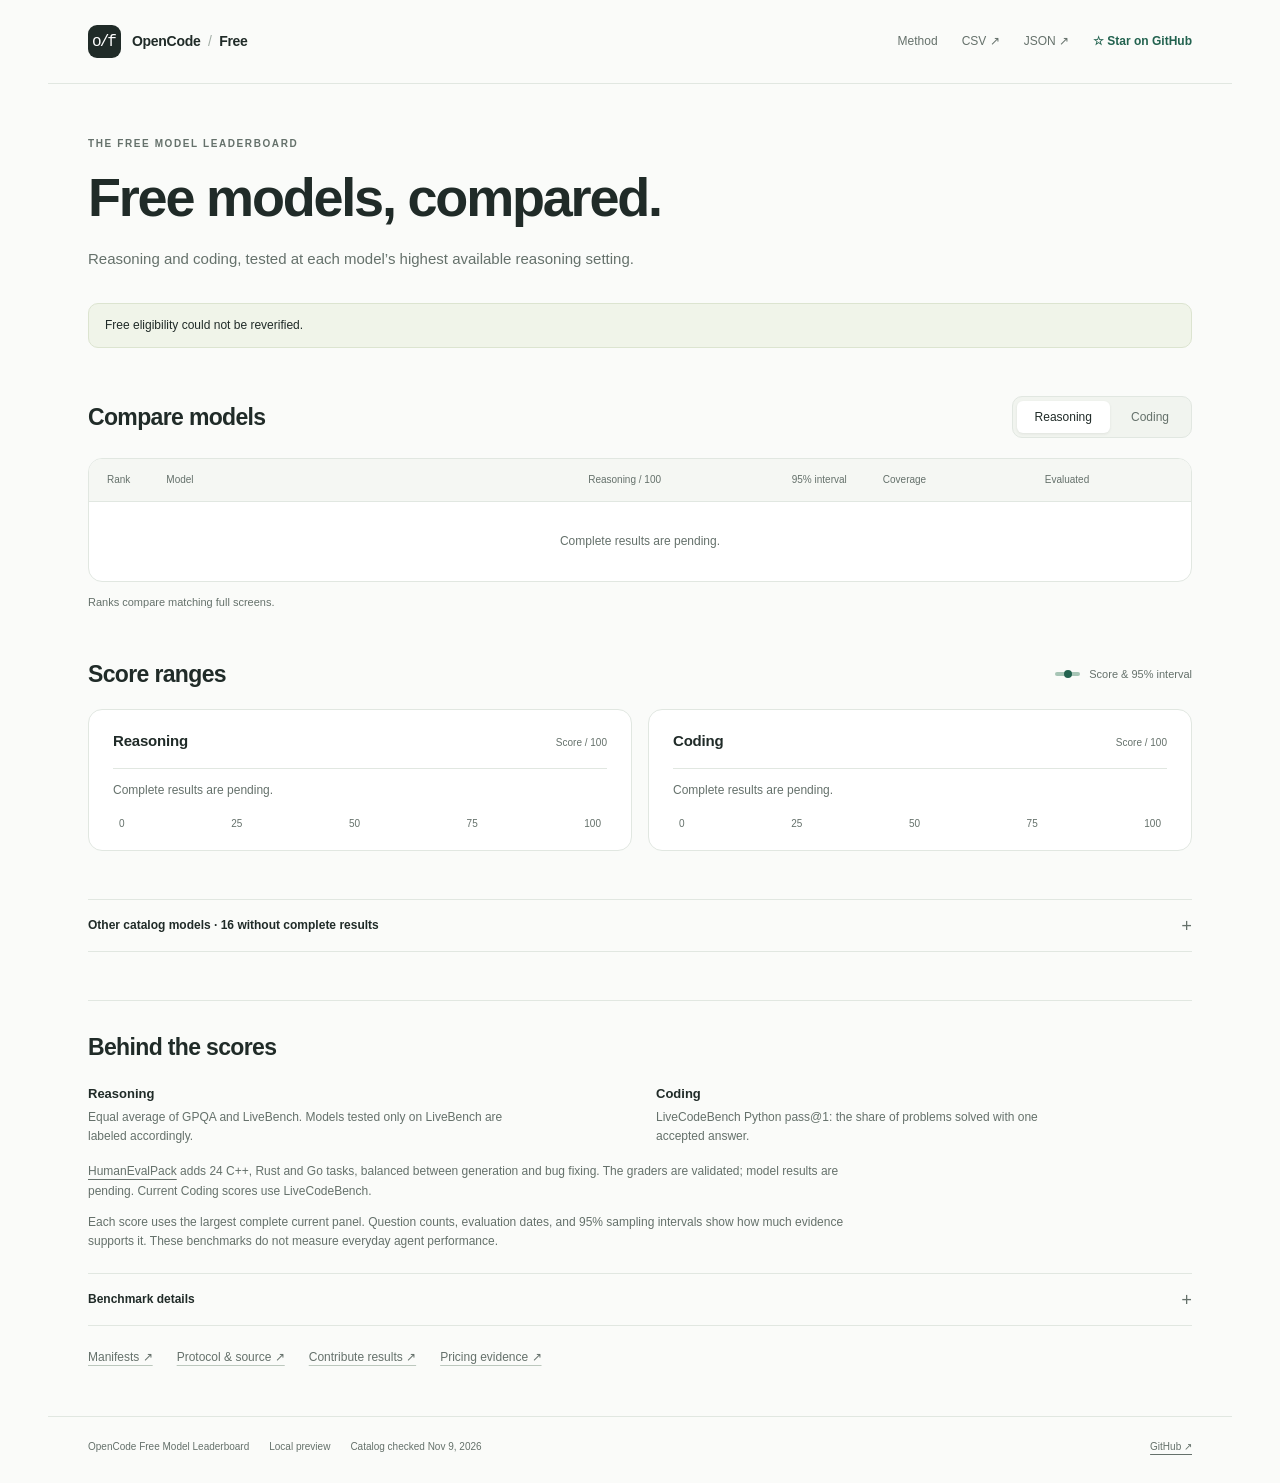
==== commit 16bdc5ed: "Publish reproducible free-model leaderboard snapshot" ====
--- a/site/index.html
+++ b/site/index.html
@@ -6,9 +6,9 @@
 <meta name="referrer" content="strict-origin-when-cross-origin">
 <meta name="description" content="Choose a free OpenCode model for reasoning or coding. Compare scores, reasoning settings, and benchmark coverage.">
 <link rel="icon" href="data:image/svg+xml,%3Csvg xmlns='http://www.w3.org/2000/svg' viewBox='0 0 32 32'%3E%3Crect width='32' height='32' rx='5' fill='%23153a36'/%3E%3Ctext x='3' y='22' font-family='monospace' font-size='18' fill='%23fffefa'%3Eo/f%3C/text%3E%3C/svg%3E">
-<title>OpenCode Free Model Leaderboard</title><link rel="stylesheet" href="style.css?v=eea8dba43d6355083a40"><script src="app.js?v=eea8dba43d6355083a40" defer></script>
+<title>OpenCode Free Model Leaderboard</title><link rel="stylesheet" href="style.css?v=525bd58c94dba88e596b"><script src="app.js?v=525bd58c94dba88e596b" defer></script>
 </head>
-<body data-snapshot="eea8dba43d6355083a40">
+<body data-snapshot="525bd58c94dba88e596b">
 <a class="skip-link" href="#main-content">Skip to content</a>
 <header><a class="brand" href="./"><span class="mark" aria-hidden="true">o/f</span><span>OpenCode <span class="brand-divider">/</span> Free</span></a><nav aria-label="Page navigation"><a href="#methodology">Method</a><a href="leaderboard.csv">CSV ↗</a><a href="snapshot.json">JSON ↗</a><a class="github-star" href="https://github.com/1duo/opencode-free-leaderboard"><span aria-hidden="true">☆</span> Star on GitHub</a></nav></header>
 <main id="main-content" tabindex="-1">
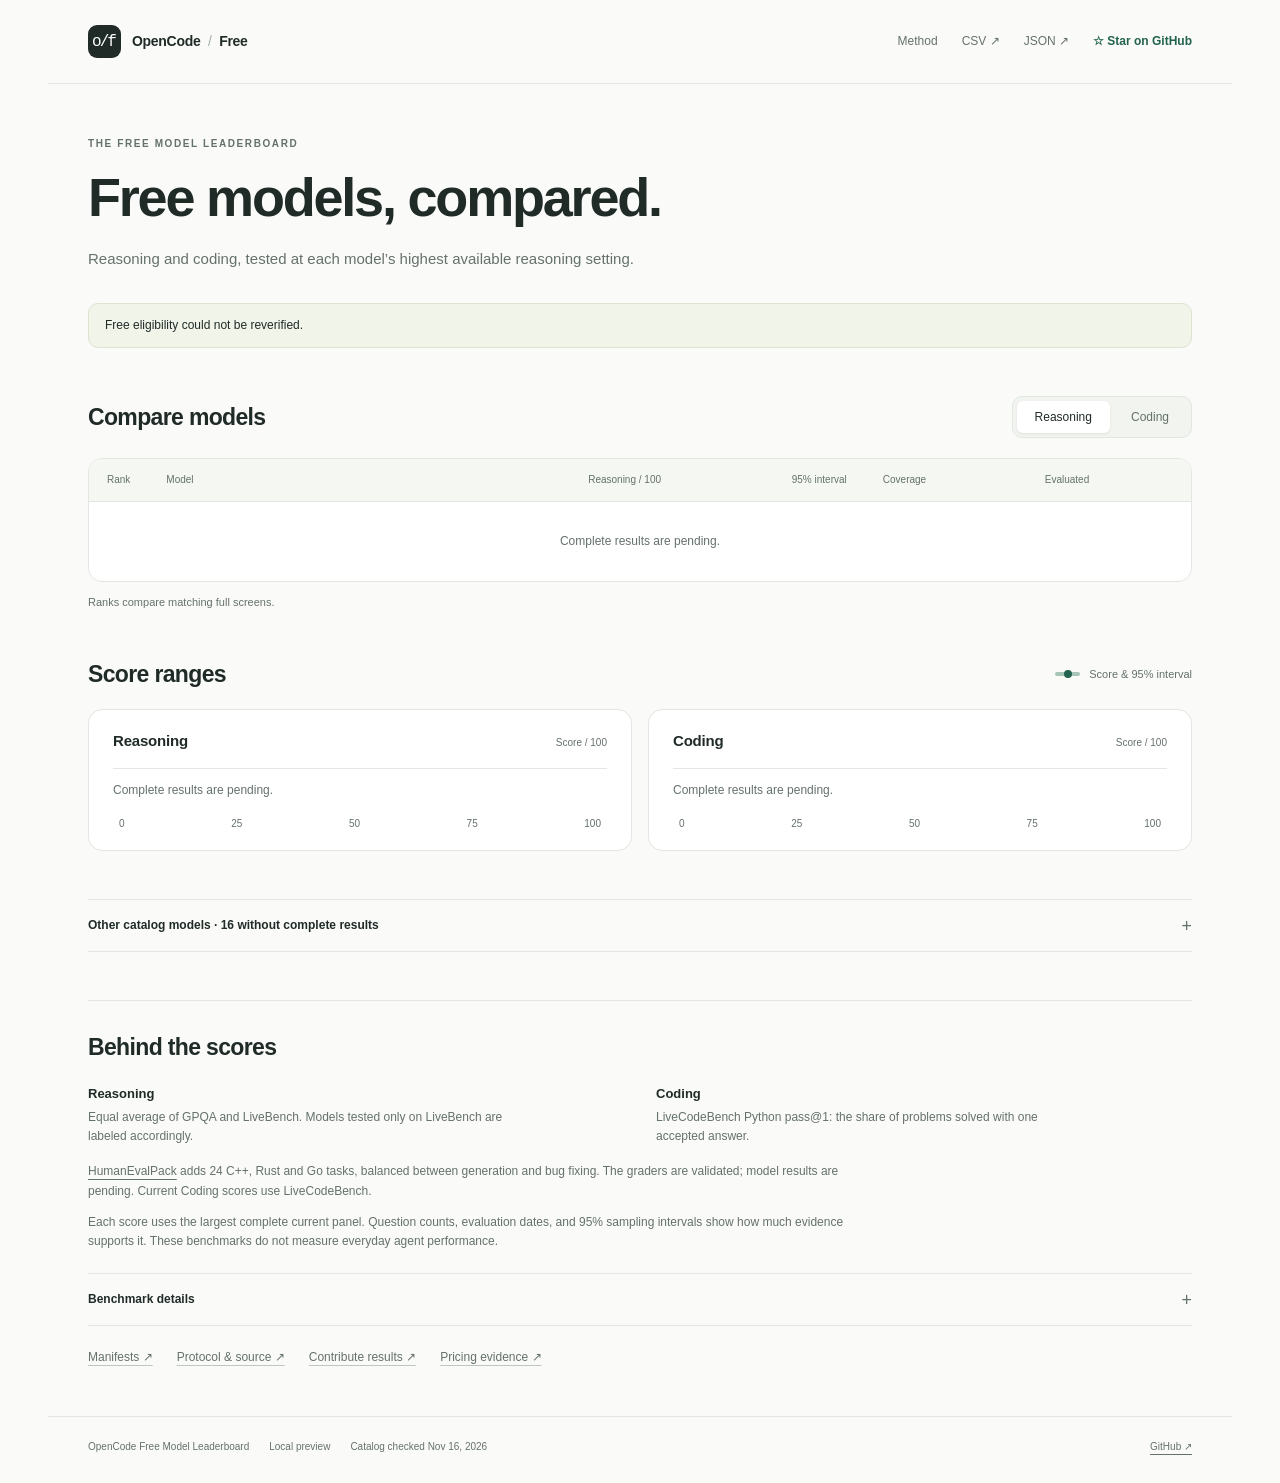
==== commit 1e566acd: "Publish reproducible free-model leaderboard snapshot" ====
--- a/site/index.html
+++ b/site/index.html
@@ -6,9 +6,9 @@
 <meta name="referrer" content="strict-origin-when-cross-origin">
 <meta name="description" content="Choose a free OpenCode model for reasoning or coding. Compare scores, reasoning settings, and benchmark coverage.">
 <link rel="icon" href="data:image/svg+xml,%3Csvg xmlns='http://www.w3.org/2000/svg' viewBox='0 0 32 32'%3E%3Crect width='32' height='32' rx='5' fill='%23153a36'/%3E%3Ctext x='3' y='22' font-family='monospace' font-size='18' fill='%23fffefa'%3Eo/f%3C/text%3E%3C/svg%3E">
-<title>OpenCode Free Model Leaderboard</title><link rel="stylesheet" href="style.css?v=525bd58c94dba88e596b"><script src="app.js?v=525bd58c94dba88e596b" defer></script>
+<title>OpenCode Free Model Leaderboard</title><link rel="stylesheet" href="style.css?v=ac68f2a37dff46440668"><script src="app.js?v=ac68f2a37dff46440668" defer></script>
 </head>
-<body data-snapshot="525bd58c94dba88e596b">
+<body data-snapshot="ac68f2a37dff46440668">
 <a class="skip-link" href="#main-content">Skip to content</a>
 <header><a class="brand" href="./"><span class="mark" aria-hidden="true">o/f</span><span>OpenCode <span class="brand-divider">/</span> Free</span></a><nav aria-label="Page navigation"><a href="#methodology">Method</a><a href="leaderboard.csv">CSV ↗</a><a href="snapshot.json">JSON ↗</a><a class="github-star" href="https://github.com/1duo/opencode-free-leaderboard"><span aria-hidden="true">☆</span> Star on GitHub</a></nav></header>
 <main id="main-content" tabindex="-1">
